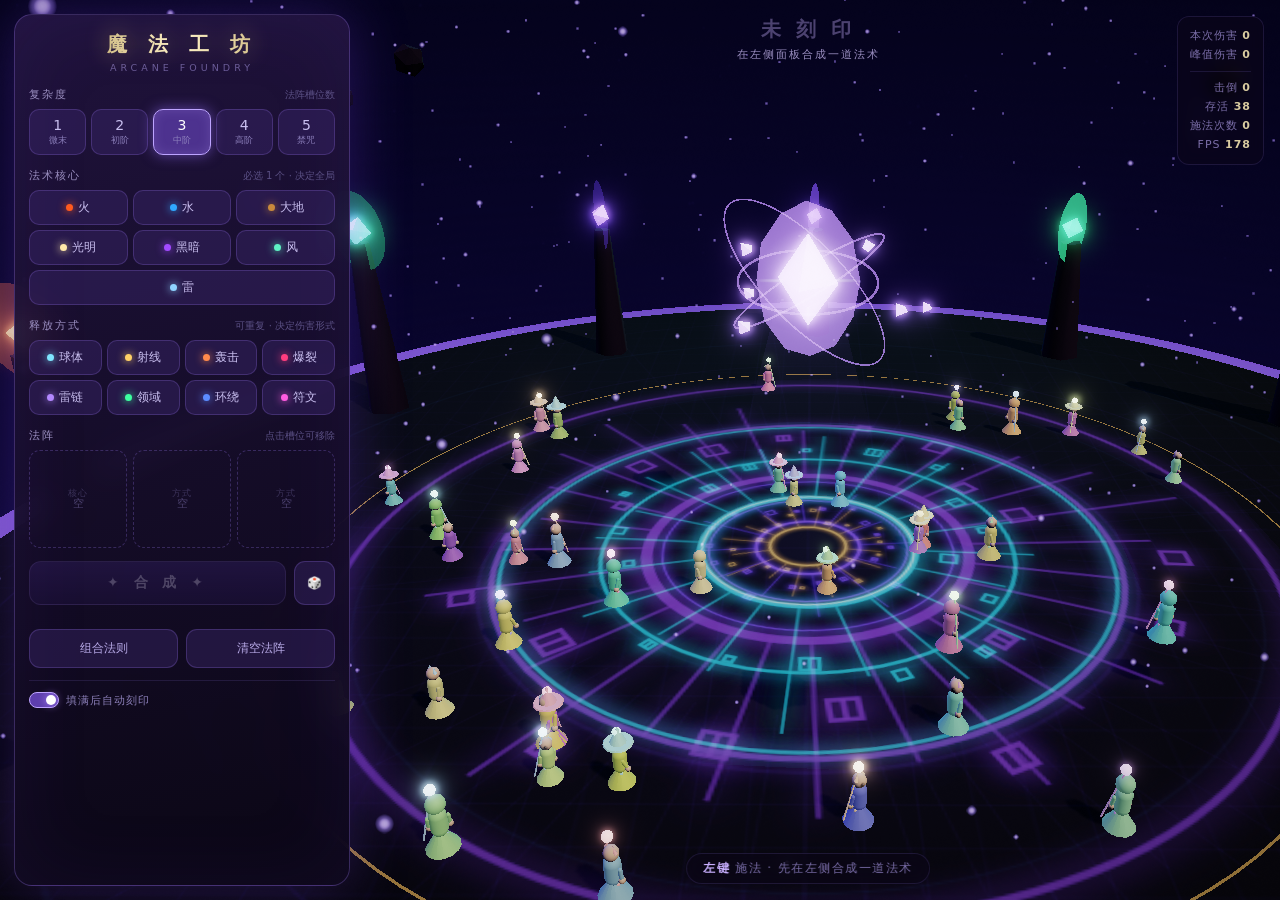
==== mystic-foundry/index.html @ a16578f2 "mystic foundey A 3D magic workshop game. Combine spell cores and casting methods to craft and cast s" ====
<!DOCTYPE html>
<html lang="zh-CN">
<head>
<meta charset="UTF-8">
<meta name="viewport" content="width=device-width, initial-scale=1.0">
<title>魔法工坊 · Arcane Foundry</title>
<link rel="icon" href="data:,">
<link rel="stylesheet" href="css/style.css">
</head>
<body>

<canvas id="scene"></canvas>

<!-- ==================== 左侧合成面板 ==================== -->
<aside id="panel">
  <header class="brand">
    <h1>魔 法 工 坊</h1>
    <p>ARCANE FOUNDRY</p>
  </header>

  <section class="sec">
    <label>复杂度 <span class="hint">法阵槽位数</span></label>
    <div class="row complexity" id="complexityRow"></div>
  </section>

  <section class="sec">
    <label>法术核心 <span class="hint">必选 1 个 · 决定全局</span></label>
    <div class="row cores" id="coreRow"></div>
  </section>

  <section class="sec">
    <label>释放方式 <span class="hint">可重复 · 决定伤害形式</span></label>
    <div class="row methods" id="methodRow"></div>
  </section>

  <section class="sec">
    <label>法阵 <span class="hint">点击槽位可移除</span></label>
    <div class="slots" id="slotRow"></div>
  </section>

  <div class="actions">
    <button id="craftBtn" disabled>✦ 合 成 ✦</button>
    <button id="randomBtn" title="随机生成一套法术">🎲</button>
  </div>

  <div class="result" id="result"></div>

  <div class="actions2">
    <button id="helpBtn">组合法则</button>
    <button id="clearBtn">清空法阵</button>
  </div>

  <label class="auto">
    <input type="checkbox" id="autoChk" checked>
    <span>填满后自动刻印</span>
  </label>
</aside>

<!-- ==================== 场景 HUD ==================== -->
<div id="hud">
  <div id="spellName" class="empty">未 刻 印</div>
  <div id="spellTags">在左侧面板合成一道法术</div>
</div>

<div id="stats">
  <div>本次伤害 <b id="statDmg">0</b></div>
  <div>峰值伤害 <b id="statPeak">0</b></div>
  <div class="sep"></div>
  <div>击倒 <b id="statKills">0</b></div>
  <div>存活 <b id="statAlive">0</b></div>
  <div>施法次数 <b id="statCasts">0</b></div>
  <div>FPS <b id="statFps">60</b></div>
</div>

<div id="hint"><b>左键</b> 施法 · <b>空格+拖动</b> 旋转视角 · 先在左侧合成一道法术</div>

<div id="reticle">
  <div class="cd"></div>
  <div class="ring"></div>
  <div class="dot"></div>
</div>

<div id="dmgLayer"></div>
<div id="toast"></div>

<!-- ==================== 组合法则 ==================== -->
<div id="help" class="hidden">
  <div class="help-box">
    <div id="helpBody"></div>
    <button class="help-close" id="helpClose">关 闭</button>
  </div>
</div>

<script type="module" src="js/main.js"></script>
</body>
</html>
---- mystic-foundry/css/style.css ----
/* ============================================================
   魔法工坊 · Arcane Foundry
   ============================================================ */
* { box-sizing: border-box; margin: 0; padding: 0; }

:root {
  --gold: #e8c877;
  --gold-dim: #a98c4a;
  --violet: #b18cff;
  --violet-dim: #6d55a8;
  --ink: #07060f;
  --panel-bg: linear-gradient(168deg, rgba(34, 20, 62, .93), rgba(11, 7, 22, .95));
  --line: rgba(160, 120, 255, .3);
}

html, body {
  height: 100%;
  overflow: hidden;
  background: var(--ink);
  color: #e8e4f5;
  font-family: "PingFang SC", "Noto Sans SC", "Microsoft YaHei", system-ui, sans-serif;
  -webkit-user-select: none;
  user-select: none;
  -webkit-font-smoothing: antialiased;
}

canvas#scene {
  display: block;
  position: fixed;
  inset: 0;
  cursor: crosshair;
  touch-action: none;
}

/* ============================================================
   左侧面板
   ============================================================ */
#panel {
  position: fixed;
  left: 14px; top: 14px; bottom: 14px;
  width: 336px;
  padding: 16px 14px 18px;
  background: var(--panel-bg);
  border: 1px solid var(--line);
  border-radius: 18px;
  box-shadow: 0 0 60px rgba(110, 60, 220, .32), inset 0 0 80px rgba(90, 50, 180, .1);
  backdrop-filter: blur(14px);
  overflow-y: auto;
  overflow-x: hidden;
  z-index: 10;
  scrollbar-width: thin;
  scrollbar-color: rgba(160, 120, 255, .4) transparent;
}
#panel::-webkit-scrollbar { width: 6px; }
#panel::-webkit-scrollbar-thumb { background: rgba(160, 120, 255, .35); border-radius: 3px; }

.brand { text-align: center; margin-bottom: 14px; }
.brand h1 {
  font-size: 20px; letter-spacing: 7px; font-weight: 600;
  background: linear-gradient(90deg, var(--gold-dim), #fff3c8, var(--gold-dim));
  -webkit-background-clip: text; background-clip: text; color: transparent;
  filter: drop-shadow(0 0 12px rgba(232, 200, 119, .45));
}
.brand p { font-size: 9.5px; letter-spacing: 4px; color: #6b5c9a; margin-top: 4px; }

.sec { margin-bottom: 13px; }
.sec > label {
  display: flex; justify-content: space-between; align-items: baseline;
  font-size: 11px; letter-spacing: 2px; color: #9a8ec0; margin-bottom: 7px;
}
.sec > label .hint, .hint { font-size: 10px; letter-spacing: 0; color: #5b5085; }

.row { display: flex; gap: 5px; flex-wrap: wrap; }

/* ---------- 芯片按钮 ---------- */
button.chip {
  position: relative;
  flex: 1 1 0; min-width: 46px;
  padding: 8px 4px;
  border-radius: 10px;
  cursor: pointer;
  font-family: inherit; font-size: 12.5px; color: #c9bff0;
  background: rgba(58, 38, 108, .45);
  border: 1px solid rgba(140, 110, 220, .28);
  transition: .15s ease;
  white-space: nowrap;
}
button.chip:hover {
  background: rgba(92, 60, 168, .62);
  border-color: rgba(180, 150, 255, .65);
  color: #fff;
  transform: translateY(-1px);
}
button.chip.active {
  background: rgba(126, 84, 232, .5);
  border-color: #bda4ff;
  color: #fff;
  box-shadow: 0 0 14px rgba(150, 110, 255, .55), inset 0 0 12px rgba(200, 170, 255, .18);
}
button.chip.denied { animation: deny .3s ease; }
@keyframes deny {
  0%, 100% { transform: translateX(0); }
  25% { transform: translateX(-4px); }
  75% { transform: translateX(4px); }
}
.chip .dot {
  display: inline-block; width: 7px; height: 7px; border-radius: 50%;
  margin-right: 5px; vertical-align: middle; box-shadow: 0 0 8px currentColor;
}
.chip .cnt {
  position: absolute; top: -5px; right: -5px;
  background: #ff6ba8; color: #fff; font-size: 9.5px;
  padding: 1px 5px; border-radius: 8px; line-height: 1.4;
  box-shadow: 0 0 10px rgba(255, 107, 168, .8);
}
.chip .sub { display: block; font-size: 9px; color: #8d80bd; letter-spacing: 0; margin-top: 1px; }

.complexity button.chip { font-size: 14px; padding: 7px 0; }
.cores button.chip { flex: 1 1 30%; font-size: 12px; }
.methods button.chip { flex: 1 1 22%; font-size: 12px; }

/* ---------- 槽位 ---------- */
.slots { display: flex; gap: 6px; }
.slot {
  flex: 1; aspect-ratio: 1 / 1; border-radius: 11px;
  border: 1.5px dashed rgba(140, 110, 220, .3);
  display: flex; flex-direction: column; align-items: center; justify-content: center;
  font-size: 11px; color: #4c4270; transition: .18s; text-align: center;
  line-height: 1.15; padding: 2px;
}
.slot .k { font-size: 9px; opacity: .7; letter-spacing: 1px; }
.slot.filled { cursor: pointer; border-style: solid; font-weight: 600; color: #fff; }
.slot.filled:hover { transform: scale(1.06) translateY(-1px); filter: brightness(1.15); }

/* ---------- 按钮 ---------- */
.actions { display: flex; gap: 8px; margin-top: 12px; }
.actions2 { display: flex; gap: 8px; margin-top: 10px; }

#craftBtn {
  flex: 1; padding: 12px; border-radius: 12px; cursor: pointer;
  font-family: inherit; font-size: 14px; letter-spacing: 5px; font-weight: 600;
  border: 1px solid rgba(180, 150, 255, .4); color: #d8ccff;
  background: linear-gradient(180deg, rgba(80, 50, 160, .7), rgba(46, 28, 100, .7));
  transition: .18s;
}
#craftBtn:not(:disabled):hover {
  border-color: #c9b0ff; color: #fff;
  box-shadow: 0 0 24px rgba(150, 110, 255, .6);
}
#craftBtn:disabled { opacity: .3; cursor: not-allowed; }

#randomBtn, #helpBtn, #clearBtn {
  padding: 10px 12px; border-radius: 11px; cursor: pointer;
  font-family: inherit; font-size: 12px; color: #b7a9e6;
  background: rgba(52, 34, 96, .5);
  border: 1px solid rgba(140, 110, 220, .28);
  transition: .15s;
}
#randomBtn:hover, #helpBtn:hover, #clearBtn:hover {
  background: rgba(92, 60, 168, .6); color: #fff; border-color: rgba(180, 150, 255, .6);
}
.actions2 button { flex: 1; }

#craftBtn.pulse { animation: craftPulse 1.6s ease-in-out infinite; }
@keyframes craftPulse {
  0%, 100% { box-shadow: 0 0 10px rgba(160, 110, 255, .3); border-color: rgba(180, 150, 255, .4); }
  50% { box-shadow: 0 0 26px rgba(180, 130, 255, .8); border-color: #c9b0ff; }
}

/* ---------- 自动刻印开关 ---------- */
.auto {
  display: flex; align-items: center; gap: 7px;
  margin-top: 12px; padding-top: 11px;
  border-top: 1px solid rgba(140, 110, 220, .16);
  font-size: 11px; color: #8b7fb8; letter-spacing: 1px; cursor: pointer;
}
.auto input {
  appearance: none; -webkit-appearance: none;
  width: 30px; height: 16px; border-radius: 999px;
  background: rgba(80, 60, 130, .6);
  border: 1px solid rgba(140, 110, 220, .35);
  position: relative; cursor: pointer; transition: .18s;
}
.auto input::after {
  content: ''; position: absolute; top: 2px; left: 2px;
  width: 10px; height: 10px; border-radius: 50%;
  background: #b7a9e6; transition: .18s;
}
.auto input:checked { background: rgba(126, 84, 232, .7); border-color: #bda4ff; }
.auto input:checked::after { left: 16px; background: #fff; box-shadow: 0 0 8px #b18cff; }

/* ---------- 合成结果 ---------- */
.result {
  margin-top: 12px; padding: 0 12px; border-radius: 12px; font-size: 12px;
  max-height: 0; opacity: 0; overflow: hidden; transition: .35s ease;
  background: rgba(20, 12, 40, .72);
  border: 1px solid rgba(140, 110, 220, .22);
}
.result.show { max-height: 460px; opacity: 1; padding: 12px; }
.res-title {
  font-size: 15px; font-weight: 700; letter-spacing: 1.5px; margin-bottom: 6px;
  text-shadow: 0 0 14px currentColor;
}
.res-sub { font-size: 10.5px; color: #7d70ab; margin-bottom: 8px; letter-spacing: 1px; }
.res-line { color: #a99cd8; line-height: 1.65; font-size: 11.5px; }
.res-line + .res-line { margin-top: 1px; }
.res-syn {
  margin-top: 9px; padding-top: 8px;
  border-top: 1px solid rgba(140, 110, 220, .18);
}
.res-syn .t { font-size: 10px; letter-spacing: 2px; color: #6f6299; margin-bottom: 5px; }
.syn {
  font-size: 11px; line-height: 1.5; margin-bottom: 5px;
  padding-left: 8px; border-left: 2px solid currentColor;
}
.syn b { font-weight: 600; }
.syn span { color: #8b7fb8; }
.res-power {
  display: flex; justify-content: space-between; margin-top: 9px; padding-top: 8px;
  border-top: 1px solid rgba(140, 110, 220, .18);
  color: #c9a86a; font-size: 11.5px; letter-spacing: 1px;
}

/* ============================================================
   场景 HUD
   ============================================================ */
#hud {
  position: fixed; top: 16px; left: 50%; transform: translateX(-50%);
  z-index: 5; pointer-events: none; text-align: center;
  transition: opacity .3s;
}
#spellName {
  font-size: 20px; letter-spacing: 4px; font-weight: 600;
  text-shadow: 0 0 20px currentColor, 0 2px 16px rgba(0, 0, 0, .8);
}
#spellTags { font-size: 11px; color: #9a8ec0; letter-spacing: 2px; margin-top: 4px; }
#spellName.empty { color: #4c4270 !important; text-shadow: none; }

#stats {
  position: fixed; top: 16px; right: 16px; z-index: 5; pointer-events: none;
  text-align: right; font-size: 11px; line-height: 1.75;
  color: #7d70ab; letter-spacing: 1px;
  background: rgba(12, 7, 24, .5);
  border: 1px solid rgba(140, 110, 220, .16);
  border-radius: 12px;
  padding: 9px 12px;
  backdrop-filter: blur(8px);
}
#stats b { color: #d9cba0; font-weight: 600; font-variant-numeric: tabular-nums; }
#stats .sep { height: 1px; background: rgba(140, 110, 220, .16); margin: 6px 0; }

#hint {
  position: fixed; bottom: 16px; left: 50%; transform: translateX(-50%);
  z-index: 5; pointer-events: none;
  font-size: 11.5px; color: #7a6ea8; letter-spacing: 1.5px;
  background: rgba(12, 7, 24, .55);
  border: 1px solid rgba(140, 110, 220, .16);
  border-radius: 999px; padding: 7px 16px;
  backdrop-filter: blur(8px);
  white-space: nowrap;
}
#hint b { color: #c9b0ff; font-weight: 600; }

/* ---------- 准星 ---------- */
#reticle {
  position: fixed; width: 34px; height: 34px; z-index: 6;
  pointer-events: none; transform: translate(-50%, -50%);
  opacity: 0; transition: opacity .2s;
}
#reticle.on { opacity: 1; }
#reticle .ring {
  position: absolute; inset: 0; border-radius: 50%;
  border: 1.5px solid rgba(255, 210, 130, .75);
  box-shadow: 0 0 12px rgba(255, 190, 90, .55), inset 0 0 8px rgba(255, 190, 90, .3);
}
#reticle .cd {
  position: absolute; inset: -3px; border-radius: 50%;
  background: conic-gradient(rgba(255, 120, 60, .55) var(--cd, 0deg), transparent 0deg);
  -webkit-mask: radial-gradient(farthest-side, transparent calc(100% - 4px), #000 calc(100% - 3px));
  mask: radial-gradient(farthest-side, transparent calc(100% - 4px), #000 calc(100% - 3px));
}
#reticle .dot {
  position: absolute; left: 50%; top: 50%; width: 4px; height: 4px;
  margin: -2px 0 0 -2px; border-radius: 50%;
  background: #ffe0a0; box-shadow: 0 0 8px #ffb040;
}
#reticle.charging .ring { border-color: #b18cff; box-shadow: 0 0 18px #7a4cff; }

/* ---------- 伤害数字 ---------- */
#dmgLayer { position: fixed; inset: 0; z-index: 7; pointer-events: none; overflow: hidden; }
.dmg {
  position: absolute; transform: translate(-50%, -50%);
  font-size: 15px; font-weight: 700; letter-spacing: .5px;
  text-shadow: 0 0 10px currentColor, 0 1px 4px rgba(0, 0, 0, .9);
  will-change: transform, opacity;
  font-variant-numeric: tabular-nums;
}
.dmg.crit { font-size: 20px; }
.dmg.kill { font-size: 13px; letter-spacing: 2px; }

/* ---------- 提示气泡 ---------- */
#toast {
  position: fixed; left: 50%; bottom: 74px; transform: translateX(-50%) translateY(8px);
  z-index: 8; pointer-events: none; opacity: 0;
  font-size: 12px; letter-spacing: 1.5px; padding: 8px 18px;
  border-radius: 999px; transition: .25s;
  background: rgba(30, 14, 48, .85);
  border: 1px solid rgba(180, 130, 255, .4);
  color: #e2d6ff;
  box-shadow: 0 0 26px rgba(120, 60, 220, .45);
}
#toast.on { opacity: 1; transform: translateX(-50%) translateY(0); }

/* ---------- 帮助面板 ---------- */
#help {
  position: fixed; inset: 0; z-index: 30;
  display: flex; align-items: center; justify-content: center;
  background: rgba(4, 2, 10, .74);
  backdrop-filter: blur(6px);
  transition: opacity .22s;
}
#help.hidden { opacity: 0; pointer-events: none; }
.help-box {
  width: min(940px, 92vw); max-height: 86vh; overflow-y: auto;
  padding: 26px 30px 30px;
  background: linear-gradient(168deg, rgba(30, 18, 56, .97), rgba(10, 6, 20, .98));
  border: 1px solid rgba(160, 120, 255, .35);
  border-radius: 20px;
  box-shadow: 0 0 90px rgba(110, 60, 220, .4);
}
.help-box h2 {
  font-size: 17px; letter-spacing: 5px; color: var(--gold); margin-bottom: 4px;
  filter: drop-shadow(0 0 10px rgba(232, 200, 119, .4));
}
.help-box h3 {
  font-size: 12px; letter-spacing: 3px; color: #9a8ec0;
  margin: 20px 0 9px; padding-bottom: 6px;
  border-bottom: 1px solid rgba(140, 110, 220, .2);
}
.help-box p, .help-box li { font-size: 12px; line-height: 1.85; color: #a99cd8; }
.help-box ul { padding-left: 18px; }
.help-box b { color: #d9cba0; font-weight: 600; }
.kv { display: grid; grid-template-columns: repeat(auto-fill, minmax(216px, 1fr)); gap: 7px 14px; }
.kv div { font-size: 11.5px; color: #a99cd8; line-height: 1.6; }
.kv div i { font-style: normal; font-weight: 600; }
.help-close {
  margin-top: 20px; width: 100%; padding: 11px; cursor: pointer;
  font-family: inherit; font-size: 13px; letter-spacing: 4px; color: #d8ccff;
  background: linear-gradient(180deg, rgba(80, 50, 160, .7), rgba(46, 28, 100, .7));
  border: 1px solid rgba(180, 150, 255, .4); border-radius: 12px;
}
.help-close:hover { border-color: #c9b0ff; color: #fff; }

@media (min-width: 901px) {
  /* 面板占了左侧，把场景 HUD 也右移，正好落在 3D 视口中心 */
  #hud, #hint, #toast { left: calc(50% + 168px); }
}

@media (max-width: 900px) {
  #panel { width: 280px; }
  #stats { display: none; }
}
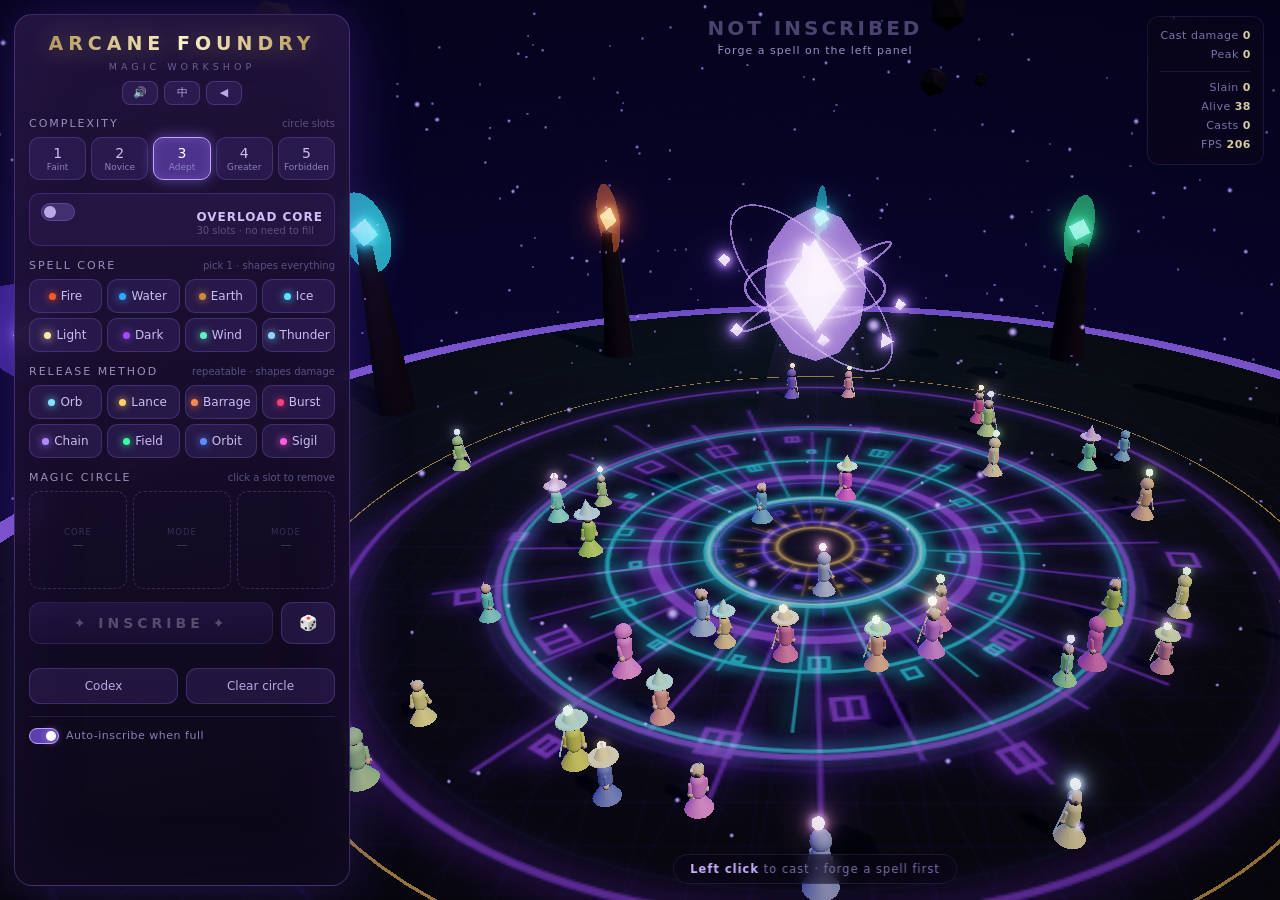
==== commit 2d236521: "Update mystic-foundry Added new features and fixed bugs." ====
--- a/mystic-foundry/index.html
+++ b/mystic-foundry/index.html
@@ -1,8 +1,9 @@
 <!DOCTYPE html>
-<html lang="zh-CN">
+<html lang="en">
 <head>
 <meta charset="UTF-8">
-<meta name="viewport" content="width=device-width, initial-scale=1.0">
+<meta name="viewport" content="width=device-width, initial-scale=1.0, maximum-scale=1.0, user-scalable=no, viewport-fit=cover">
+<meta name="theme-color" content="#07060f">
 <title>魔法工坊 · Arcane Foundry</title>
 <link rel="icon" href="data:,">
 <link rel="stylesheet" href="css/style.css">
@@ -14,65 +15,94 @@
 <!-- ==================== 左侧合成面板 ==================== -->
 <aside id="panel">
   <header class="brand">
-    <h1>魔 法 工 坊</h1>
-    <p>ARCANE FOUNDRY</p>
+    <h1 data-i18n="brand.title">ARCANE FOUNDRY</h1>
+    <p data-i18n="brand.sub">MAGIC WORKSHOP</p>
+    <div class="brand-tools">
+      <button id="soundBtn" class="tool" data-i18n-title="btn.sound">🔊</button>
+      <button id="langBtn" class="tool" data-i18n-title="btn.lang">中</button>
+      <button id="hidePanelBtn" class="tool" data-i18n-title="btn.hide">◀</button>
+    </div>
   </header>
 
-  <section class="sec">
-    <label>复杂度 <span class="hint">法阵槽位数</span></label>
+  <section class="sec" id="complexitySec">
+    <label><span data-i18n="sec.complexity">COMPLEXITY</span> <span class="hint" data-i18n="sec.complexityHint"></span></label>
     <div class="row complexity" id="complexityRow"></div>
   </section>
 
+  <section class="sec" id="overloadSec">
+    <label class="toggle" for="overloadChk">
+      <input type="checkbox" id="overloadChk">
+      <span class="tgl"></span>
+      <span class="tgl-text">
+        <b data-i18n="sec.overload">OVERLOAD CORE</b>
+        <i class="hint" data-i18n="sec.overloadHint"></i>
+      </span>
+    </label>
+  </section>
+
+  <section class="sec off" id="uncappedSec">
+    <label class="toggle danger" for="uncappedChk">
+      <input type="checkbox" id="uncappedChk">
+      <span class="tgl"></span>
+      <span class="tgl-text">
+        <b data-i18n="sec.uncapped">UNCAPPED</b>
+        <i class="hint" data-i18n="sec.uncappedHint"></i>
+      </span>
+    </label>
+  </section>
+
   <section class="sec">
-    <label>法术核心 <span class="hint">必选 1 个 · 决定全局</span></label>
+    <label><span data-i18n="sec.core">SPELL CORE</span> <span class="hint" data-i18n="sec.coreHint"></span></label>
     <div class="row cores" id="coreRow"></div>
   </section>
 
   <section class="sec">
-    <label>释放方式 <span class="hint">可重复 · 决定伤害形式</span></label>
+    <label><span data-i18n="sec.methods">RELEASE METHOD</span> <span class="hint" data-i18n="sec.methodsHint"></span></label>
     <div class="row methods" id="methodRow"></div>
   </section>
 
   <section class="sec">
-    <label>法阵 <span class="hint">点击槽位可移除</span></label>
+    <label><span data-i18n="sec.circle">MAGIC CIRCLE</span> <span class="hint" data-i18n="sec.circleHint"></span></label>
     <div class="slots" id="slotRow"></div>
   </section>
 
   <div class="actions">
-    <button id="craftBtn" disabled>✦ 合 成 ✦</button>
-    <button id="randomBtn" title="随机生成一套法术">🎲</button>
+    <button id="craftBtn" disabled>✦ INSCRIBE ✦</button>
+    <button id="randomBtn" data-i18n-title="btn.random">🎲</button>
   </div>
 
   <div class="result" id="result"></div>
 
   <div class="actions2">
-    <button id="helpBtn">组合法则</button>
-    <button id="clearBtn">清空法阵</button>
+    <button id="helpBtn" data-i18n="btn.help">Codex</button>
+    <button id="clearBtn" data-i18n="btn.clear">Clear circle</button>
   </div>
 
   <label class="auto">
     <input type="checkbox" id="autoChk" checked>
-    <span>填满后自动刻印</span>
+    <span data-i18n="chk.auto">Auto-inscribe when full</span>
   </label>
 </aside>
 
+<button id="showPanelBtn" class="hidden" data-i18n-title="btn.show">☰</button>
+
 <!-- ==================== 场景 HUD ==================== -->
 <div id="hud">
-  <div id="spellName" class="empty">未 刻 印</div>
-  <div id="spellTags">在左侧面板合成一道法术</div>
+  <div id="spellName" class="empty">NOT INSCRIBED</div>
+  <div id="spellTags">Forge a spell on the left panel</div>
 </div>
 
 <div id="stats">
-  <div>本次伤害 <b id="statDmg">0</b></div>
-  <div>峰值伤害 <b id="statPeak">0</b></div>
+  <div><span data-i18n="stats.castDmg">Cast damage</span> <b id="statDmg">0</b></div>
+  <div><span data-i18n="stats.peak">Peak</span> <b id="statPeak">0</b></div>
   <div class="sep"></div>
-  <div>击倒 <b id="statKills">0</b></div>
-  <div>存活 <b id="statAlive">0</b></div>
-  <div>施法次数 <b id="statCasts">0</b></div>
-  <div>FPS <b id="statFps">60</b></div>
+  <div><span data-i18n="stats.slain">Slain</span> <b id="statKills">0</b></div>
+  <div><span data-i18n="stats.alive">Alive</span> <b id="statAlive">0</b></div>
+  <div><span data-i18n="stats.casts">Casts</span> <b id="statCasts">0</b></div>
+  <div><span data-i18n="stats.fps">FPS</span> <b id="statFps">60</b></div>
 </div>
 
-<div id="hint"><b>左键</b> 施法 · <b>空格+拖动</b> 旋转视角 · 先在左侧合成一道法术</div>
+<div id="hint"><b>Left click</b> to cast · forge a spell first</div>
 
 <div id="reticle">
   <div class="cd"></div>
@@ -87,7 +117,7 @@
 <div id="help" class="hidden">
   <div class="help-box">
     <div id="helpBody"></div>
-    <button class="help-close" id="helpClose">关 闭</button>
+    <button class="help-close" id="helpClose" data-i18n="help.close">CLOSE</button>
   </div>
 </div>
 
--- a/mystic-foundry/css/style.css
+++ b/mystic-foundry/css/style.css
@@ -9,6 +9,8 @@
   --violet: #b18cff;
   --violet-dim: #6d55a8;
   --ink: #07060f;
+  --panel-w: 336px;
+  --panel-gap: 14px;
   --panel-bg: linear-gradient(168deg, rgba(34, 20, 62, .93), rgba(11, 7, 22, .95));
   --line: rgba(160, 120, 255, .3);
 }
@@ -18,18 +20,24 @@
   overflow: hidden;
   background: var(--ink);
   color: #e8e4f5;
-  font-family: "PingFang SC", "Noto Sans SC", "Microsoft YaHei", system-ui, sans-serif;
+  font-family: "PingFang SC", "Noto Sans SC", "Microsoft YaHei", system-ui, -apple-system, sans-serif;
   -webkit-user-select: none;
   user-select: none;
   -webkit-font-smoothing: antialiased;
+  -webkit-text-size-adjust: 100%;
 }
 
 canvas#scene {
   display: block;
   position: fixed;
   inset: 0;
+  /* 必须显式给宽高：canvas 是替换元素，只写 inset:0 会用内在尺寸（= width 属性 = CSS 尺寸 × DPR），
+     DPR>1 的屏幕上就会被撑大，导致 3D 画面与鼠标错位 */
+  width: 100%;
+  height: 100%;
   cursor: crosshair;
   touch-action: none;
+  -webkit-tap-highlight-color: transparent;
 }
 
 /* ============================================================
@@ -37,8 +45,8 @@
    ============================================================ */
 #panel {
   position: fixed;
-  left: 14px; top: 14px; bottom: 14px;
-  width: 336px;
+  left: var(--panel-gap); top: var(--panel-gap); bottom: var(--panel-gap);
+  width: var(--panel-w);
   padding: 16px 14px 18px;
   background: var(--panel-bg);
   border: 1px solid var(--line);
@@ -50,27 +58,75 @@
   z-index: 10;
   scrollbar-width: thin;
   scrollbar-color: rgba(160, 120, 255, .4) transparent;
+  transition: transform .3s cubic-bezier(.4, 0, .2, 1), opacity .3s;
+}
+#panel.hidden {
+  transform: translateX(calc(-100% - var(--panel-gap) * 2));
+  opacity: 0;
+  pointer-events: none;
 }
 #panel::-webkit-scrollbar { width: 6px; }
 #panel::-webkit-scrollbar-thumb { background: rgba(160, 120, 255, .35); border-radius: 3px; }
 
-.brand { text-align: center; margin-bottom: 14px; }
+#showPanelBtn {
+  position: fixed;
+  left: var(--panel-gap); top: var(--panel-gap);
+  z-index: 12;
+  width: 46px; height: 46px;
+  border-radius: 14px;
+  cursor: pointer;
+  font-size: 18px; color: #d8ccff;
+  background: linear-gradient(168deg, rgba(48, 28, 88, .95), rgba(16, 9, 30, .95));
+  border: 1px solid var(--line);
+  box-shadow: 0 0 26px rgba(110, 60, 220, .4);
+  backdrop-filter: blur(10px);
+  transition: .18s;
+}
+#showPanelBtn:hover { color: #fff; border-color: #c9b0ff; box-shadow: 0 0 34px rgba(150, 110, 255, .7); }
+#showPanelBtn.hidden { display: none; }
+
+/* ---------- 品牌 / 工具按钮 ---------- */
+.brand { text-align: center; margin-bottom: 12px; }
 .brand h1 {
-  font-size: 20px; letter-spacing: 7px; font-weight: 600;
+  font-size: 19px; letter-spacing: 5px; font-weight: 600;
   background: linear-gradient(90deg, var(--gold-dim), #fff3c8, var(--gold-dim));
   -webkit-background-clip: text; background-clip: text; color: transparent;
   filter: drop-shadow(0 0 12px rgba(232, 200, 119, .45));
+  line-height: 1.35;
 }
 .brand p { font-size: 9.5px; letter-spacing: 4px; color: #6b5c9a; margin-top: 4px; }
 
+.brand-tools {
+  display: flex; justify-content: center; gap: 6px;
+  margin-top: 9px;
+}
+button.tool {
+  min-width: 36px; height: 24px; padding: 0 7px;
+  border-radius: 8px; cursor: pointer;
+  font-family: inherit; font-size: 11px; letter-spacing: 0;
+  color: #b7a9e6;
+  background: rgba(52, 34, 96, .6);
+  border: 1px solid rgba(140, 110, 220, .3);
+  transition: .15s;
+  line-height: 1;
+}
+button.tool:hover { color: #fff; border-color: rgba(180, 150, 255, .7); background: rgba(92, 60, 168, .7); }
+button.tool.active { color: #fff; border-color: #bda4ff; box-shadow: 0 0 12px rgba(150, 110, 255, .5); }
+button.tool.off { opacity: .5; }
+
+/* ---------- 区块 ---------- */
 .sec { margin-bottom: 13px; }
 .sec > label {
   display: flex; justify-content: space-between; align-items: baseline;
+  gap: 8px;
   font-size: 11px; letter-spacing: 2px; color: #9a8ec0; margin-bottom: 7px;
 }
 .sec > label .hint, .hint { font-size: 10px; letter-spacing: 0; color: #5b5085; }
-
-.row { display: flex; gap: 5px; flex-wrap: wrap; }
+.sec.dim { opacity: .42; }
+.sec.dim:hover { opacity: .85; }
+.sec.off { display: none; }
+
+.row { display: flex; gap: 6px; flex-wrap: wrap; }
 
 /* ---------- 芯片按钮 ---------- */
 button.chip {
@@ -84,6 +140,8 @@
   border: 1px solid rgba(140, 110, 220, .28);
   transition: .15s ease;
   white-space: nowrap;
+  overflow: hidden;
+  text-overflow: ellipsis;
 }
 button.chip:hover {
   background: rgba(92, 60, 168, .62);
@@ -106,6 +164,7 @@
 .chip .dot {
   display: inline-block; width: 7px; height: 7px; border-radius: 50%;
   margin-right: 5px; vertical-align: middle; box-shadow: 0 0 8px currentColor;
+  flex: none;
 }
 .chip .cnt {
   position: absolute; top: -5px; right: -5px;
@@ -114,10 +173,54 @@
   box-shadow: 0 0 10px rgba(255, 107, 168, .8);
 }
 .chip .sub { display: block; font-size: 9px; color: #8d80bd; letter-spacing: 0; margin-top: 1px; }
-
-.complexity button.chip { font-size: 14px; padding: 7px 0; }
-.cores button.chip { flex: 1 1 30%; font-size: 12px; }
-.methods button.chip { flex: 1 1 22%; font-size: 12px; }
+.chip .cnum { font-size: 14px; }
+.chip .cname { font-size: 12px; }
+
+/* 复杂度：5 个一行 */
+.complexity { display: grid; grid-template-columns: repeat(5, 1fr); gap: 5px; }
+.complexity button.chip { padding: 7px 0; min-width: 0; }
+
+/* 核心 2×4 / 释放方式 2×4 */
+.cores, .methods { display: grid; grid-template-columns: repeat(4, 1fr); gap: 5px; }
+.cores button.chip, .methods button.chip { padding: 9px 2px; min-width: 0; font-size: 12px; }
+
+/* ---------- 过载开关 ---------- */
+.toggle {
+  display: flex; align-items: center; gap: 9px;
+  padding: 9px 11px;
+  border-radius: 11px;
+  cursor: pointer;
+  background: rgba(46, 26, 82, .5);
+  border: 1px solid rgba(150, 90, 255, .25);
+  transition: .18s;
+}
+.toggle:hover { border-color: rgba(180, 130, 255, .6); background: rgba(64, 36, 116, .6); }
+.toggle input { display: none; }
+.toggle .tgl {
+  flex: none;
+  width: 34px; height: 18px; border-radius: 999px;
+  background: rgba(80, 60, 130, .7);
+  border: 1px solid rgba(140, 110, 220, .35);
+  position: relative; transition: .18s;
+}
+.toggle .tgl::after {
+  content: ''; position: absolute; top: 2px; left: 2px;
+  width: 12px; height: 12px; border-radius: 50%;
+  background: #b7a9e6; transition: .18s;
+}
+.toggle input:checked + .tgl { background: rgba(220, 70, 130, .8); border-color: #ff86bb; }
+.toggle input:checked + .tgl::after { left: 18px; background: #fff; box-shadow: 0 0 10px #ff9ecb; }
+.toggle input:checked ~ .tgl-text b { color: #ffc2de; }
+.toggle .tgl-text { display: flex; flex-direction: column; gap: 1px; min-width: 0; }
+.toggle .tgl-text b { font-size: 12px; font-weight: 600; color: #cbbff5; letter-spacing: 1px; transition: .18s; }
+.toggle .tgl-text i { font-style: normal; }
+
+/* 解除性能限制：换成警示色 */
+.toggle.danger { border-color: rgba(255, 130, 60, .3); }
+.toggle.danger:hover { border-color: rgba(255, 170, 90, .7); background: rgba(96, 44, 20, .55); }
+.toggle.danger input:checked + .tgl { background: rgba(255, 110, 30, .85); border-color: #ffb066; }
+.toggle.danger input:checked + .tgl::after { background: #fff; box-shadow: 0 0 10px #ffb066; }
+.toggle.danger input:checked ~ .tgl-text b { color: #ffbe86; }
 
 /* ---------- 槽位 ---------- */
 .slots { display: flex; gap: 6px; }
@@ -125,12 +228,20 @@
   flex: 1; aspect-ratio: 1 / 1; border-radius: 11px;
   border: 1.5px dashed rgba(140, 110, 220, .3);
   display: flex; flex-direction: column; align-items: center; justify-content: center;
+  gap: 1px;
   font-size: 11px; color: #4c4270; transition: .18s; text-align: center;
-  line-height: 1.15; padding: 2px;
-}
-.slot .k { font-size: 9px; opacity: .7; letter-spacing: 1px; }
+  line-height: 1.1; padding: 2px; overflow: hidden;
+}
+.slot .k { font-size: 8.5px; opacity: .65; letter-spacing: 1px; }
+.slot .v { max-width: 100%; overflow: hidden; text-overflow: ellipsis; white-space: nowrap; }
 .slot.filled { cursor: pointer; border-style: solid; font-weight: 600; color: #fff; }
-.slot.filled:hover { transform: scale(1.06) translateY(-1px); filter: brightness(1.15); }
+.slot.filled:hover { transform: scale(1.08) translateY(-1px); filter: brightness(1.15); }
+
+/* 过载：30 格紧凑网格 */
+.slots.grid30 { display: grid; grid-template-columns: repeat(6, 1fr); gap: 4px; }
+.slots.grid30 .slot { font-size: 9px; border-radius: 7px; aspect-ratio: 1 / 1; }
+.slots.grid30 .slot .k { font-size: 7px; letter-spacing: 0; }
+.slots.grid30 .slot .v { font-size: 9px; }
 
 /* ---------- 按钮 ---------- */
 .actions { display: flex; gap: 8px; margin-top: 12px; }
@@ -138,7 +249,7 @@
 
 #craftBtn {
   flex: 1; padding: 12px; border-radius: 12px; cursor: pointer;
-  font-family: inherit; font-size: 14px; letter-spacing: 5px; font-weight: 600;
+  font-family: inherit; font-size: 14px; letter-spacing: 4px; font-weight: 600;
   border: 1px solid rgba(180, 150, 255, .4); color: #d8ccff;
   background: linear-gradient(180deg, rgba(80, 50, 160, .7), rgba(46, 28, 100, .7));
   transition: .18s;
@@ -147,7 +258,7 @@
   border-color: #c9b0ff; color: #fff;
   box-shadow: 0 0 24px rgba(150, 110, 255, .6);
 }
-#craftBtn:disabled { opacity: .3; cursor: not-allowed; }
+#craftBtn:disabled { opacity: .34; cursor: not-allowed; }
 
 #randomBtn, #helpBtn, #clearBtn {
   padding: 10px 12px; border-radius: 11px; cursor: pointer;
@@ -155,10 +266,12 @@
   background: rgba(52, 34, 96, .5);
   border: 1px solid rgba(140, 110, 220, .28);
   transition: .15s;
+  white-space: nowrap;
 }
 #randomBtn:hover, #helpBtn:hover, #clearBtn:hover {
   background: rgba(92, 60, 168, .6); color: #fff; border-color: rgba(180, 150, 255, .6);
 }
+#randomBtn { flex: none; width: 54px; font-size: 15px; padding: 10px 0; }
 .actions2 button { flex: 1; }
 
 #craftBtn.pulse { animation: craftPulse 1.6s ease-in-out infinite; }
@@ -172,10 +285,11 @@
   display: flex; align-items: center; gap: 7px;
   margin-top: 12px; padding-top: 11px;
   border-top: 1px solid rgba(140, 110, 220, .16);
-  font-size: 11px; color: #8b7fb8; letter-spacing: 1px; cursor: pointer;
+  font-size: 11px; color: #8b7fb8; letter-spacing: .5px; cursor: pointer;
 }
 .auto input {
   appearance: none; -webkit-appearance: none;
+  flex: none;
   width: 30px; height: 16px; border-radius: 999px;
   background: rgba(80, 60, 130, .6);
   border: 1px solid rgba(140, 110, 220, .35);
@@ -196,12 +310,12 @@
   background: rgba(20, 12, 40, .72);
   border: 1px solid rgba(140, 110, 220, .22);
 }
-.result.show { max-height: 460px; opacity: 1; padding: 12px; }
+.result.show { max-height: 560px; opacity: 1; padding: 12px; }
 .res-title {
-  font-size: 15px; font-weight: 700; letter-spacing: 1.5px; margin-bottom: 6px;
+  font-size: 15px; font-weight: 700; letter-spacing: 1px; margin-bottom: 6px;
   text-shadow: 0 0 14px currentColor;
 }
-.res-sub { font-size: 10.5px; color: #7d70ab; margin-bottom: 8px; letter-spacing: 1px; }
+.res-sub { font-size: 10.5px; color: #7d70ab; margin-bottom: 8px; letter-spacing: .5px; }
 .res-line { color: #a99cd8; line-height: 1.65; font-size: 11.5px; }
 .res-line + .res-line { margin-top: 1px; }
 .res-syn {
@@ -216,9 +330,10 @@
 .syn b { font-weight: 600; }
 .syn span { color: #8b7fb8; }
 .res-power {
-  display: flex; justify-content: space-between; margin-top: 9px; padding-top: 8px;
+  display: flex; justify-content: space-between; gap: 8px; flex-wrap: wrap;
+  margin-top: 9px; padding-top: 8px;
   border-top: 1px solid rgba(140, 110, 220, .18);
-  color: #c9a86a; font-size: 11.5px; letter-spacing: 1px;
+  color: #c9a86a; font-size: 11px; letter-spacing: .5px;
 }
 
 /* ============================================================
@@ -227,19 +342,20 @@
 #hud {
   position: fixed; top: 16px; left: 50%; transform: translateX(-50%);
   z-index: 5; pointer-events: none; text-align: center;
-  transition: opacity .3s;
+  transition: left .3s, opacity .3s;
+  max-width: 46vw;
 }
 #spellName {
-  font-size: 20px; letter-spacing: 4px; font-weight: 600;
+  font-size: 20px; letter-spacing: 3px; font-weight: 600;
   text-shadow: 0 0 20px currentColor, 0 2px 16px rgba(0, 0, 0, .8);
 }
-#spellTags { font-size: 11px; color: #9a8ec0; letter-spacing: 2px; margin-top: 4px; }
+#spellTags { font-size: 11px; color: #9a8ec0; letter-spacing: 1px; margin-top: 4px; }
 #spellName.empty { color: #4c4270 !important; text-shadow: none; }
 
 #stats {
   position: fixed; top: 16px; right: 16px; z-index: 5; pointer-events: none;
   text-align: right; font-size: 11px; line-height: 1.75;
-  color: #7d70ab; letter-spacing: 1px;
+  color: #7d70ab; letter-spacing: .5px;
   background: rgba(12, 7, 24, .5);
   border: 1px solid rgba(140, 110, 220, .16);
   border-radius: 12px;
@@ -252,19 +368,23 @@
 #hint {
   position: fixed; bottom: 16px; left: 50%; transform: translateX(-50%);
   z-index: 5; pointer-events: none;
-  font-size: 11.5px; color: #7a6ea8; letter-spacing: 1.5px;
+  font-size: 11.5px; color: #7a6ea8; letter-spacing: 1px;
   background: rgba(12, 7, 24, .55);
   border: 1px solid rgba(140, 110, 220, .16);
   border-radius: 999px; padding: 7px 16px;
   backdrop-filter: blur(8px);
   white-space: nowrap;
+  max-width: 92vw; overflow: hidden; text-overflow: ellipsis;
+  transition: left .3s;
 }
 #hint b { color: #c9b0ff; font-weight: 600; }
 
 /* ---------- 准星 ---------- */
 #reticle {
   position: fixed; width: 34px; height: 34px; z-index: 6;
-  pointer-events: none; transform: translate(-50%, -50%);
+  pointer-events: none;
+  /* 用负外边距居中，不依赖 transform，避免任何合成层带来的偏移 */
+  margin: -17px 0 0 -17px;
   opacity: 0; transition: opacity .2s;
 }
 #reticle.on { opacity: 1; }
@@ -289,25 +409,29 @@
 /* ---------- 伤害数字 ---------- */
 #dmgLayer { position: fixed; inset: 0; z-index: 7; pointer-events: none; overflow: hidden; }
 .dmg {
-  position: absolute; transform: translate(-50%, -50%);
+  position: absolute; left: 0; top: 0;
+  transform: translate(-50%, -50%);
   font-size: 15px; font-weight: 700; letter-spacing: .5px;
   text-shadow: 0 0 10px currentColor, 0 1px 4px rgba(0, 0, 0, .9);
   will-change: transform, opacity;
   font-variant-numeric: tabular-nums;
+  white-space: nowrap;
 }
 .dmg.crit { font-size: 20px; }
 .dmg.kill { font-size: 13px; letter-spacing: 2px; }
 
 /* ---------- 提示气泡 ---------- */
 #toast {
-  position: fixed; left: 50%; bottom: 74px; transform: translateX(-50%) translateY(8px);
-  z-index: 8; pointer-events: none; opacity: 0;
-  font-size: 12px; letter-spacing: 1.5px; padding: 8px 18px;
-  border-radius: 999px; transition: .25s;
+  position: fixed; left: 50%; bottom: 74px; z-index: 8;
+  transform: translateX(-50%) translateY(8px);
+  pointer-events: none; opacity: 0;
+  font-size: 12px; letter-spacing: 1px; padding: 8px 18px;
+  border-radius: 999px; transition: opacity .25s, transform .25s, left .3s;
   background: rgba(30, 14, 48, .85);
   border: 1px solid rgba(180, 130, 255, .4);
   color: #e2d6ff;
   box-shadow: 0 0 26px rgba(120, 60, 220, .45);
+  max-width: 90vw; text-align: center;
 }
 #toast.on { opacity: 1; transform: translateX(-50%) translateY(0); }
 
@@ -329,11 +453,11 @@
   box-shadow: 0 0 90px rgba(110, 60, 220, .4);
 }
 .help-box h2 {
-  font-size: 17px; letter-spacing: 5px; color: var(--gold); margin-bottom: 4px;
+  font-size: 17px; letter-spacing: 4px; color: var(--gold); margin-bottom: 4px;
   filter: drop-shadow(0 0 10px rgba(232, 200, 119, .4));
 }
 .help-box h3 {
-  font-size: 12px; letter-spacing: 3px; color: #9a8ec0;
+  font-size: 12px; letter-spacing: 2px; color: #9a8ec0;
   margin: 20px 0 9px; padding-bottom: 6px;
   border-bottom: 1px solid rgba(140, 110, 220, .2);
 }
@@ -345,18 +469,39 @@
 .kv div i { font-style: normal; font-weight: 600; }
 .help-close {
   margin-top: 20px; width: 100%; padding: 11px; cursor: pointer;
-  font-family: inherit; font-size: 13px; letter-spacing: 4px; color: #d8ccff;
+  font-family: inherit; font-size: 13px; letter-spacing: 3px; color: #d8ccff;
   background: linear-gradient(180deg, rgba(80, 50, 160, .7), rgba(46, 28, 100, .7));
   border: 1px solid rgba(180, 150, 255, .4); border-radius: 12px;
 }
 .help-close:hover { border-color: #c9b0ff; color: #fff; }
 
+/* ============================================================
+   面板占位时，把场景 HUD 也右移，正好落在 3D 视口中心
+   ============================================================ */
 @media (min-width: 901px) {
-  /* 面板占了左侧，把场景 HUD 也右移，正好落在 3D 视口中心 */
-  #hud, #hint, #toast { left: calc(50% + 168px); }
-}
-
+  body.panel-open #hud,
+  body.panel-open #hint,
+  body.panel-open #toast { left: calc(50% + (var(--panel-w) + var(--panel-gap)) / 2); }
+}
+
+/* ============================================================
+   窄屏 / 移动端（简单适配：面板变成覆盖层，触摸手势替代键鼠）
+   ============================================================ */
 @media (max-width: 900px) {
-  #panel { width: 280px; }
+  :root { --panel-w: min(320px, 86vw); }
+  #panel { padding: 14px 12px 16px; }
   #stats { display: none; }
-}
+  #hud { top: 12px; max-width: 70vw; }
+  #spellName { font-size: 16px; }
+  #spellTags { font-size: 10px; }
+  #hint { font-size: 10.5px; padding: 6px 12px; bottom: 10px; }
+  .cores button.chip, .methods button.chip { font-size: 11px; padding: 8px 2px; }
+  .help-box { padding: 18px 16px 20px; }
+  .kv { grid-template-columns: 1fr; }
+  #showPanelBtn { width: 42px; height: 42px; }
+}
+
+@media (max-width: 520px) {
+  .complexity button.chip { font-size: 12px; }
+  .chip .sub { display: none; }
+}
